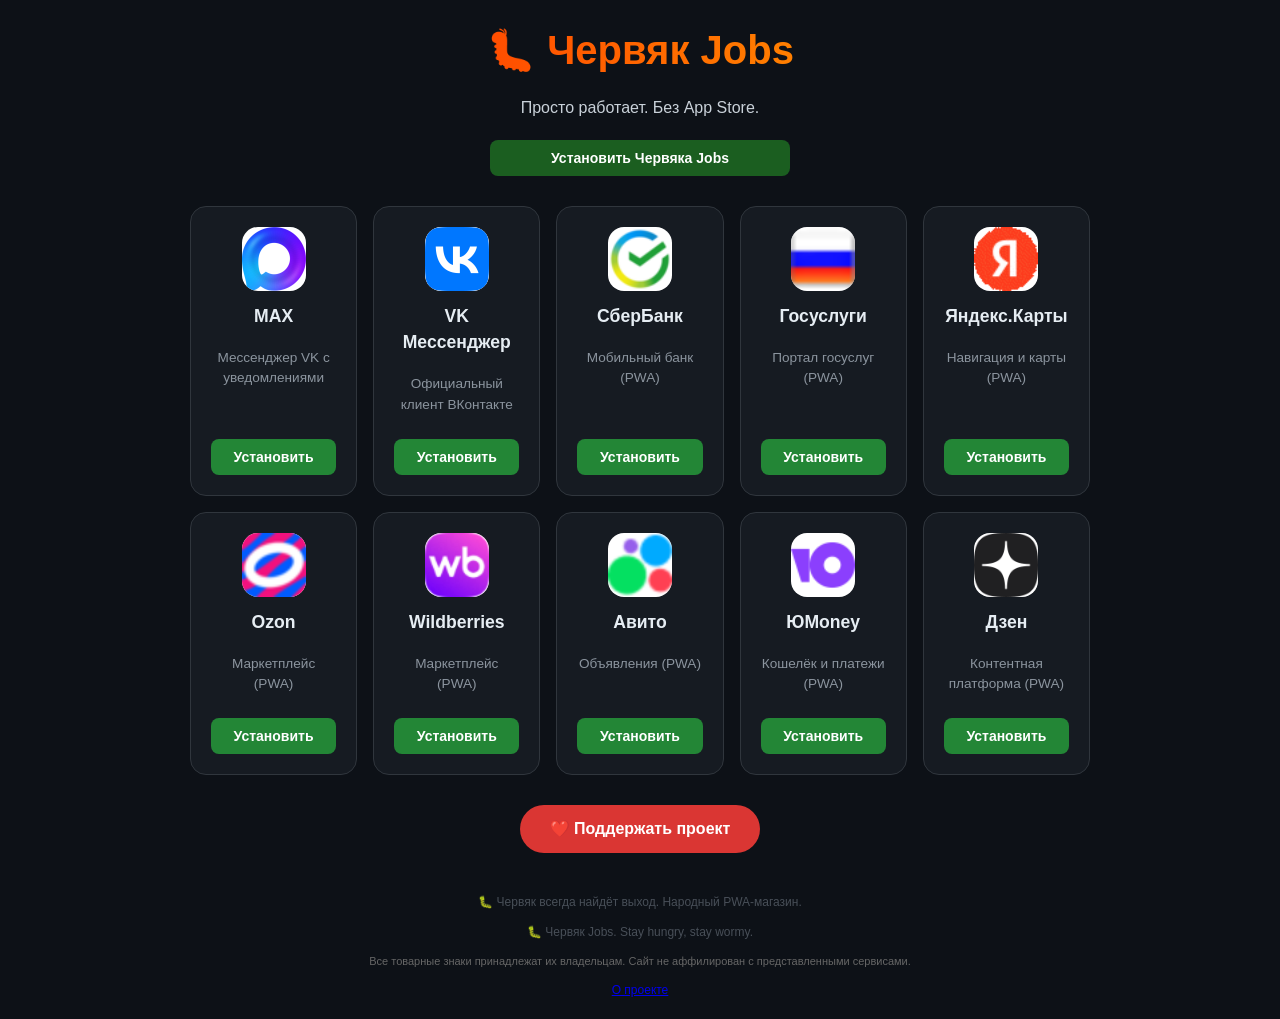
==== index.html @ 72e4c212 "Update index.html" ====
<!DOCTYPE html>
<html lang="ru">
<head>
    <meta charset="UTF-8">
    <meta name="viewport" content="width=device-width, initial-scale=1.0">
    <title>Червяк — PWA Store</title>
    <link rel="stylesheet" href="style.css">
    <link rel="manifest" href="manifest.json">
    <meta name="apple-mobile-web-app-capable" content="yes">
    <meta name="mobile-web-app-capable" content="yes">
    <meta name="theme-color" content="#0d1117">
    <link rel="icon" href="img/icon-192.png" type="image/png">
    <link rel="apple-touch-icon" href="img/icon-192.png">
</head>
<body>
    <header>
        <h1>🐛 Червяк Jobs</h1>
<p>Просто работает. Без App Store.</p>
        <button id="installBtn" class="hidden install-main-btn">Установить Червяка Jobs</button>
    </header>
    <main>
        <div class="app-grid">
            <!-- Карточка MAX -->
            <div class="card" data-app="max">
                <img src="img/max-icon.png" alt="MAX" class="app-icon" onerror="this.src='img/icon-192.png'">
                <h2>MAX</h2>
                <p>Мессенджер VK с уведомлениями</p>
                <button class="install-app-btn">Установить</button>
            </div>
            <!-- Карточка VK Мессенджер -->
            <div class="card" data-app="vk">
                <img src="img/vk-icon.png" alt="VK Мессенджер" class="app-icon" onerror="this.src='img/icon-192.png'">
                <h2>VK Мессенджер</h2>
                <p>Официальный клиент ВКонтакте</p>
                <button class="install-app-btn">Установить</button>
            </div>
            <!-- СберБанк Онлайн -->
<div class="card" data-app="sberbank">
    <img src="img/sber-icon.png" alt="СберБанк" class="app-icon" onerror="this.src='img/icon-192.png'">
    <h2>СберБанк</h2>
    <p>Мобильный банк (PWA)</p>
    <button class="install-app-btn">Установить</button>
</div>

<!-- Госуслуги -->
<div class="card" data-app="gosuslugi">
    <img src="img/gosuslugi-icon.png" alt="Госуслуги" class="app-icon" onerror="this.src='img/icon-192.png'">
    <h2>Госуслуги</h2>
    <p>Портал госуслуг (PWA)</p>
    <button class="install-app-btn">Установить</button>
</div>

<!-- Яндекс.Карты -->
<div class="card" data-app="yandexmaps">
    <img src="img/yandexmaps-icon.png" alt="Яндекс.Карты" class="app-icon" onerror="this.src='img/icon-192.png'">
    <h2>Яндекс.Карты</h2>
    <p>Навигация и карты (PWA)</p>
    <button class="install-app-btn">Установить</button>
</div>

<!-- Ozon -->
<div class="card" data-app="ozon">
    <img src="img/ozon-icon.png" alt="Ozon" class="app-icon" onerror="this.src='img/icon-192.png'">
    <h2>Ozon</h2>
    <p>Маркетплейс (PWA)</p>
    <button class="install-app-btn">Установить</button>
</div>

<!-- Wildberries -->
<div class="card" data-app="wildberries">
    <img src="img/wb-icon.png" alt="Wildberries" class="app-icon" onerror="this.src='img/icon-192.png'">
    <h2>Wildberries</h2>
    <p>Маркетплейс (PWA)</p>
    <button class="install-app-btn">Установить</button>
</div>

<!-- Авито -->
<div class="card" data-app="avito">
    <img src="img/avito-icon.png" alt="Авито" class="app-icon" onerror="this.src='img/icon-192.png'">
    <h2>Авито</h2>
    <p>Объявления (PWA)</p>
    <button class="install-app-btn">Установить</button>
</div>

<!-- ЮMoney -->
<div class="card" data-app="youmoney">
    <img src="img/youmoney-icon.png" alt="ЮMoney" class="app-icon" onerror="this.src='img/icon-192.png'">
    <h2>ЮMoney</h2>
    <p>Кошелёк и платежи (PWA)</p>
    <button class="install-app-btn">Установить</button>
</div>

<!-- Дзен -->
<div class="card" data-app="dzen">
    <img src="img/dzen-icon.png" alt="Дзен" class="app-icon" onerror="this.src='img/icon-192.png'">
    <h2>Дзен</h2>
    <p>Контентная платформа (PWA)</p>
    <button class="install-app-btn">Установить</button>
</div>
        </div>
        <div style="text-align: center; margin: 30px 0;">
            <a href="https://www.donationalerts.com/r/natapwa" target="_blank" class="donate-btn">❤️ Поддержать проект</a>
        </div>
    </main>
   <footer>
    <p>🐛 Червяк всегда найдёт выход. Народный PWA-магазин.</p>
    <p>🐛 Червяк Jobs. Stay hungry, stay wormy.</p>
       <p style="font-size: 11px; color: #666; margin-top: 10px;">
    Все товарные знаки принадлежат их владельцам. Сайт не аффилирован с представленными сервисами.
</p>
<a href="about.html">О проекте</a>
</footer>
    <script src="app.js"></script>
</body>
</html>
---- style.css ----
/* === Базовый стиль === */
body {
    font-family: -apple-system, BlinkMacSystemFont, 'Segoe UI', Roboto, sans-serif;
    background: #0d1117;
    color: #c9d1d9;
    margin: 0;
    padding: 20px;
    line-height: 1.5;
    min-height: 100vh;
}

header {
    text-align: center;
    margin-bottom: 30px;
}

h1 {
    font-size: 2.5em;
    margin: 0;
    background: linear-gradient(90deg, #ff0000, #ff8800, #ffff00, #00cc44, #0088ff, #8800ff, #ff0000);
    background-size: 400% 100%;
    -webkit-background-clip: text;
    -webkit-text-fill-color: transparent;
    background-clip: text;
    animation: rainbow 5s linear infinite;
}

@keyframes rainbow {
    0% { background-position: 0% 50%; }
    100% { background-position: 400% 50%; }
}

/* Сетка карточек */
.app-grid {
    display: grid;
    grid-template-columns: repeat(auto-fill, minmax(160px, 1fr));
    gap: 16px;
    max-width: 900px;
    margin: 0 auto;
}

/* Карточка приложения */
.card {
    background: #161b22;
    border: 1px solid #30363d;
    border-radius: 16px;
    padding: 20px;
    display: flex;
    flex-direction: column;
    align-items: center;
    text-align: center;
    transition: border-color 0.2s;
    overflow: hidden;
}
.card:hover {
    border-color: #4caf50;
}

.app-icon {
    width: 64px;
    height: 64px;
    border-radius: 16px;
    margin-bottom: 12px;
    background: #fff;
}

.card h2 {
    font-size: 1.1em;
    margin: 0 0 5px;
    color: #e6edf3;
}

.card p {
    font-size: 0.85em;
    color: #8b949e;
    flex: 1;
}

/* Кнопки */
button {
    background: #238636;
    color: white;
    border: none;
    padding: 10px 18px;
    border-radius: 8px;
    font-size: 14px;
    font-weight: 600;
    cursor: pointer;
    margin-top: 10px;
    width: 100%;
    transition: background 0.2s;
}
button:active {
    background: #2ea043;
}

.install-main-btn {
    background: #1b5e20;
    max-width: 300px;
    display: block;
    margin: 20px auto;
    animation: glow 2s ease-in-out infinite;
}

@keyframes glow {
    0% { box-shadow: 0 0 5px #4caf50; }
    50% { box-shadow: 0 0 20px #4caf50, 0 0 40px #238636; }
    100% { box-shadow: 0 0 5px #4caf50; }
}

/* Кнопка "Поддержать" */
.donate-btn {
    background: #da3633;
    color: white;
    padding: 12px 30px;
    border-radius: 30px;
    text-decoration: none;
    font-weight: bold;
    display: inline-block;
    transition: background 0.2s;
}
.donate-btn:hover {
    background: #c62828;
}

/* Модальное окно */
.modal {
    display: none;
    position: fixed;
    top: 0; left: 0; width: 100%; height: 100%;
    background: rgba(0,0,0,0.85);
    justify-content: center;
    align-items: center;
    z-index: 1000;
}
.modal-content {
    background: #1b1e20;
    border: 1px solid #30363d;
    border-radius: 16px;
    padding: 24px;
    max-width: 320px;
    width: 90%;
    text-align: center;
    color: #e0e0e0;
}
.modal-content h3 {
    margin-top: 0;
    color: #4caf50;
}
.close-btn {
    float: right;
    background: none;
    border: none;
    color: #8b949e;
    font-size: 24px;
    cursor: pointer;
}
#goToSafariBtn {
    background: #238636;
    color: white;
    border: none;
    padding: 12px 24px;
    border-radius: 8px;
    font-size: 16px;
    font-weight: bold;
    cursor: pointer;
    margin-top: 15px;
    width: 100%;
}

footer {
    margin-top: 40px;
    text-align: center;
    font-size: 12px;
    color: #484f58;
}
.card h2 {
    color: #e6edf3 !important;
}
button {
    box-sizing: border-box;
}
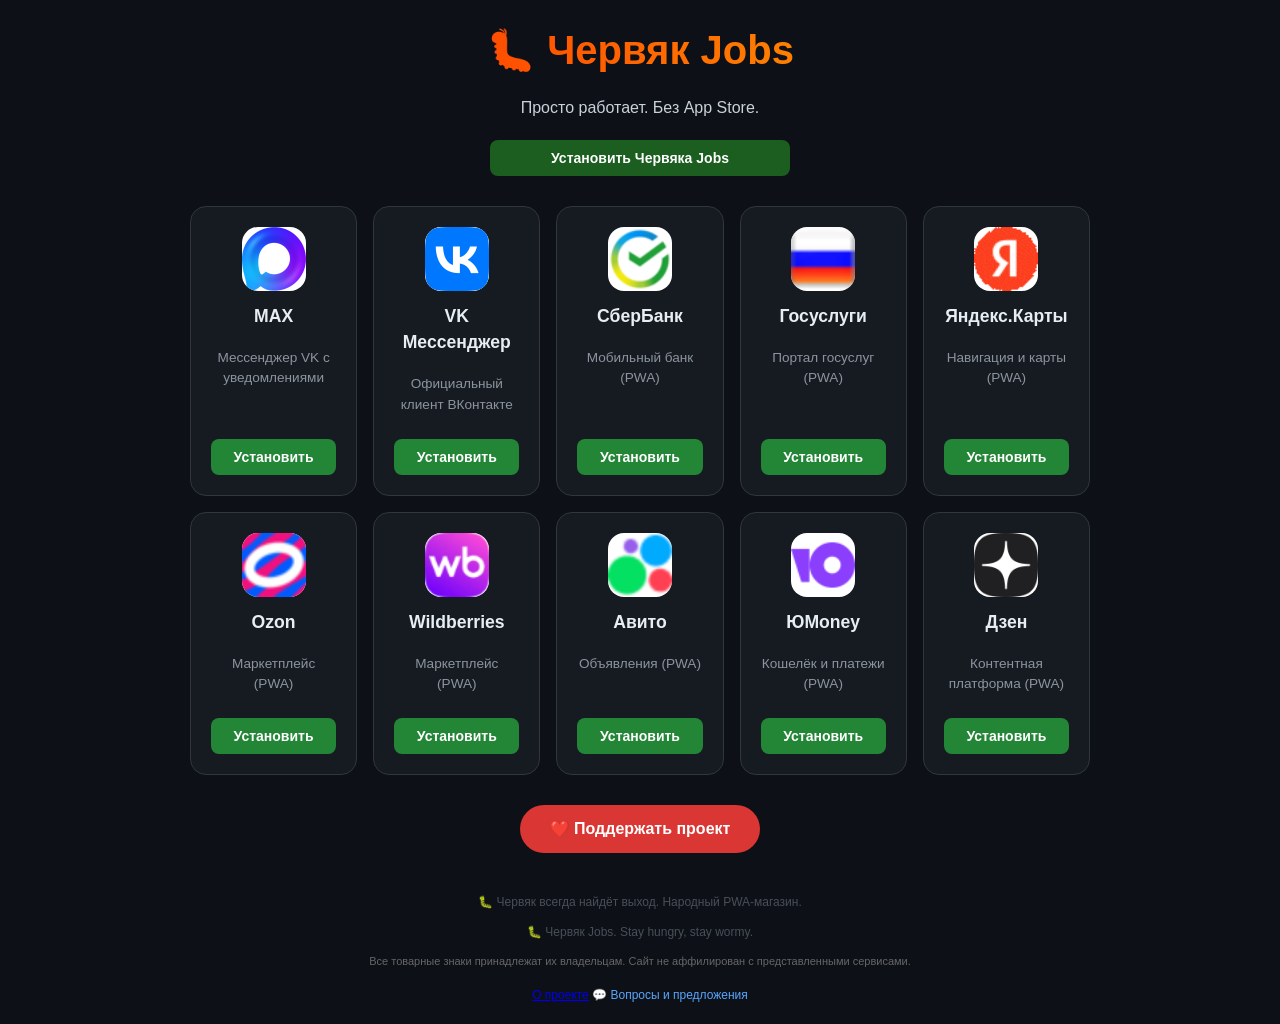
==== commit e46f54b2: "Update index.html" ====
--- a/index.html
+++ b/index.html
@@ -109,6 +109,7 @@
     Все товарные знаки принадлежат их владельцам. Сайт не аффилирован с представленными сервисами.
 </p>
 <a href="about.html">О проекте</a>
+ <a href="contact.html" style="color: #58a6ff; text-decoration: none; margin-top: 5px; display: inline-block;">💬 Вопросы и предложения</a>
 </footer>
     <script src="app.js"></script>
 </body>
--- a/style.css
+++ b/style.css
@@ -180,3 +180,18 @@
 button {
     box-sizing: border-box;
 }
+.contact-btn {
+    display: block;
+    width: 100%;
+    padding: 14px;
+    margin: 10px 0;
+    border-radius: 12px;
+    color: white;
+    font-weight: bold;
+    text-decoration: none;
+    font-size: 16px;
+    transition: opacity 0.2s;
+}
+.contact-btn:hover {
+    opacity: 0.9;
+}
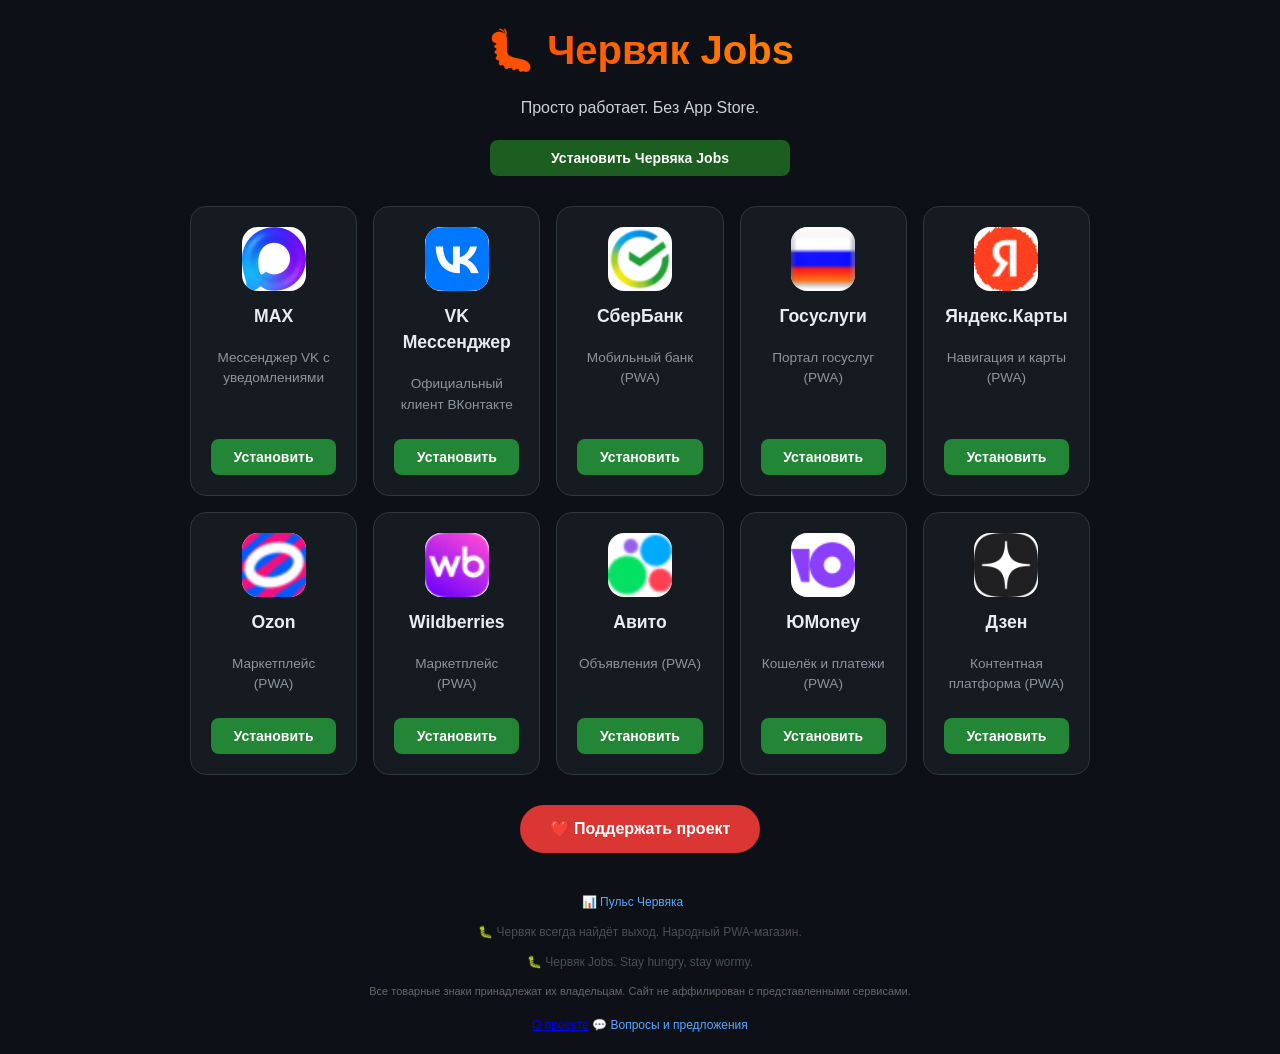
==== commit 5b407243: "Update index.html" ====
--- a/index.html
+++ b/index.html
@@ -103,6 +103,7 @@
         </div>
     </main>
    <footer>
+       <a href="stats.html" style="color: #58a6ff; text-decoration: none; margin-right: 15px;">📊 Пульс Червяка</a>
     <p>🐛 Червяк всегда найдёт выход. Народный PWA-магазин.</p>
     <p>🐛 Червяк Jobs. Stay hungry, stay wormy.</p>
        <p style="font-size: 11px; color: #666; margin-top: 10px;">
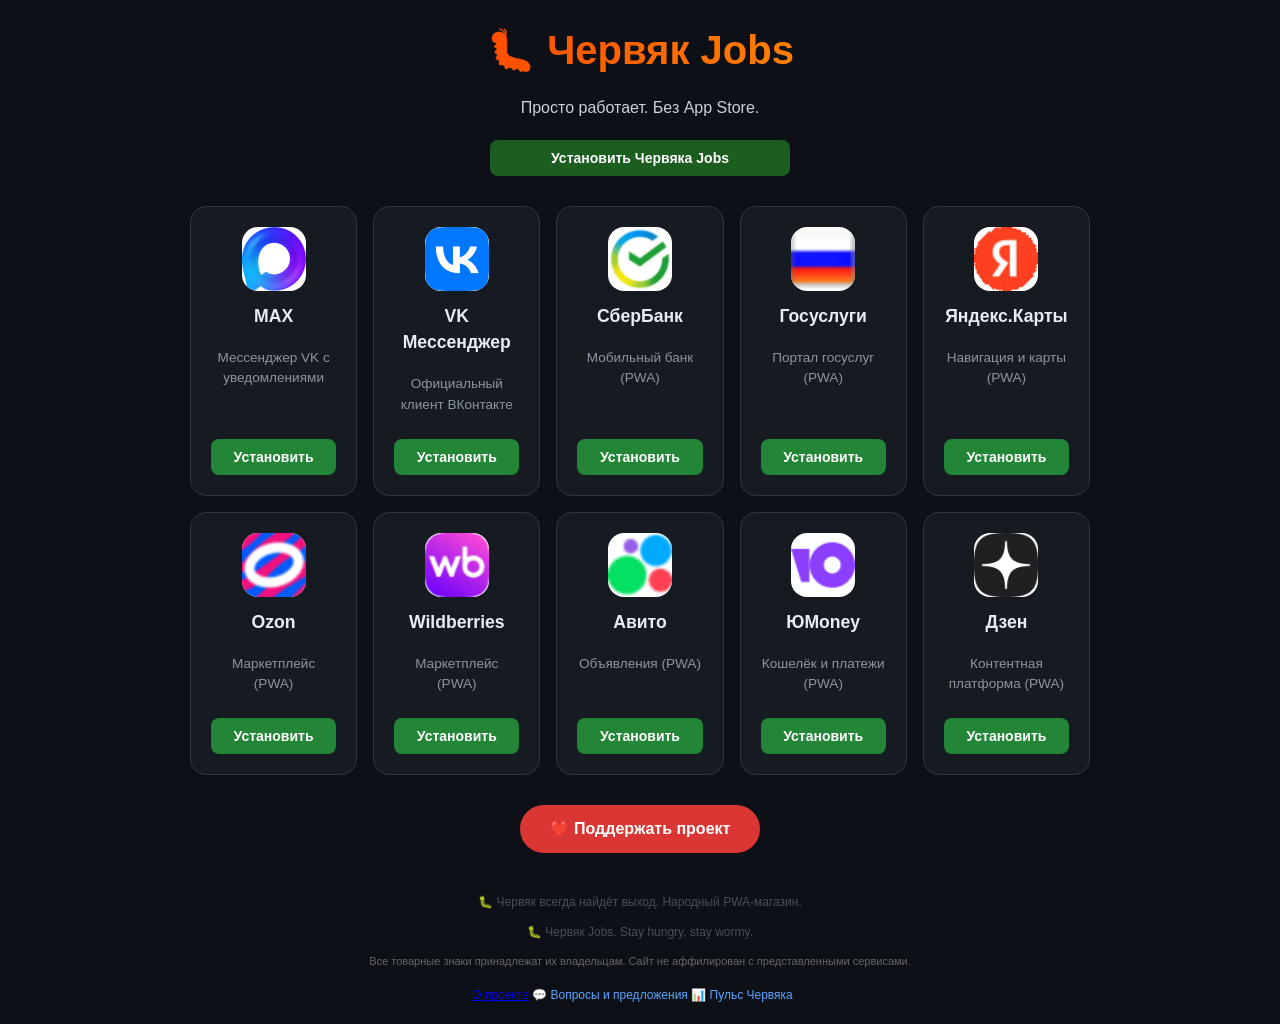
==== commit e093694f: "Update index.html" ====
--- a/index.html
+++ b/index.html
@@ -103,14 +103,14 @@
         </div>
     </main>
    <footer>
-       <a href="stats.html" style="color: #58a6ff; text-decoration: none; margin-right: 15px;">📊 Пульс Червяка</a>
     <p>🐛 Червяк всегда найдёт выход. Народный PWA-магазин.</p>
     <p>🐛 Червяк Jobs. Stay hungry, stay wormy.</p>
        <p style="font-size: 11px; color: #666; margin-top: 10px;">
     Все товарные знаки принадлежат их владельцам. Сайт не аффилирован с представленными сервисами.
 </p>
 <a href="about.html">О проекте</a>
- <a href="contact.html" style="color: #58a6ff; text-decoration: none; margin-top: 5px; display: inline-block;">💬 Вопросы и предложения</a>
+<a href="contact.html" style="color: #58a6ff; text-decoration: none; margin-top: 5px; display: inline-block;">💬 Вопросы и предложения</a>
+<a href="stats.html" style="color: #58a6ff; text-decoration: none; margin-right: 15px;">📊 Пульс Червяка</a>
 </footer>
     <script src="app.js"></script>
 </body>
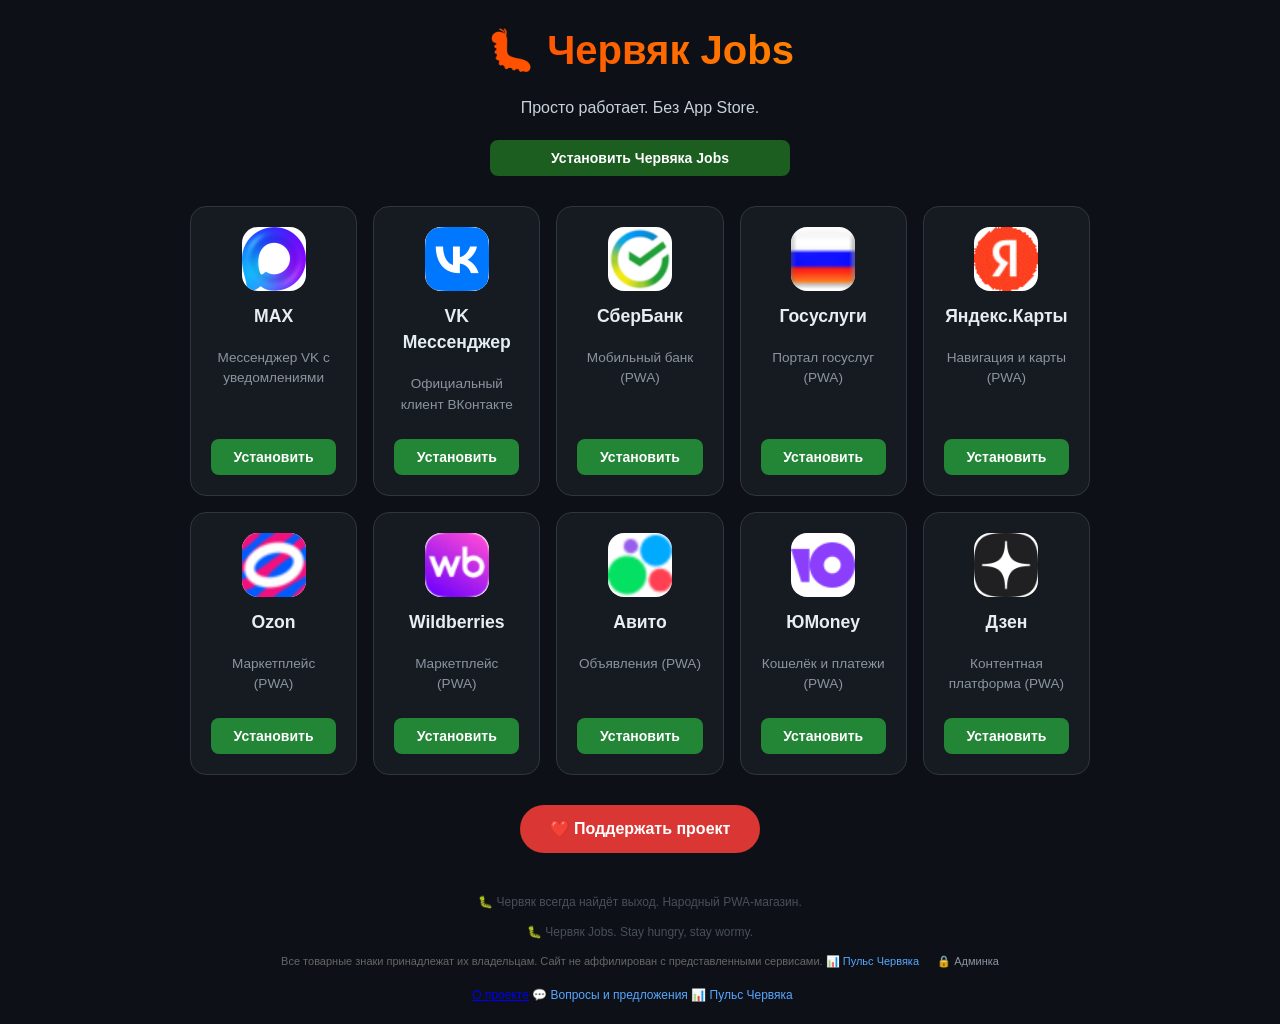
==== commit 1564994f: "Update index.html" ====
--- a/index.html
+++ b/index.html
@@ -107,6 +107,8 @@
     <p>🐛 Червяк Jobs. Stay hungry, stay wormy.</p>
        <p style="font-size: 11px; color: #666; margin-top: 10px;">
     Все товарные знаки принадлежат их владельцам. Сайт не аффилирован с представленными сервисами.
+           <a href="stats.html" style="color: #58a6ff; text-decoration: none; margin-right: 15px;">📊 Пульс Червяка</a>
+<a href="admin.html" style="color: #8b949e; text-decoration: none;">🔒 Админка</a>
 </p>
 <a href="about.html">О проекте</a>
 <a href="contact.html" style="color: #58a6ff; text-decoration: none; margin-top: 5px; display: inline-block;">💬 Вопросы и предложения</a>
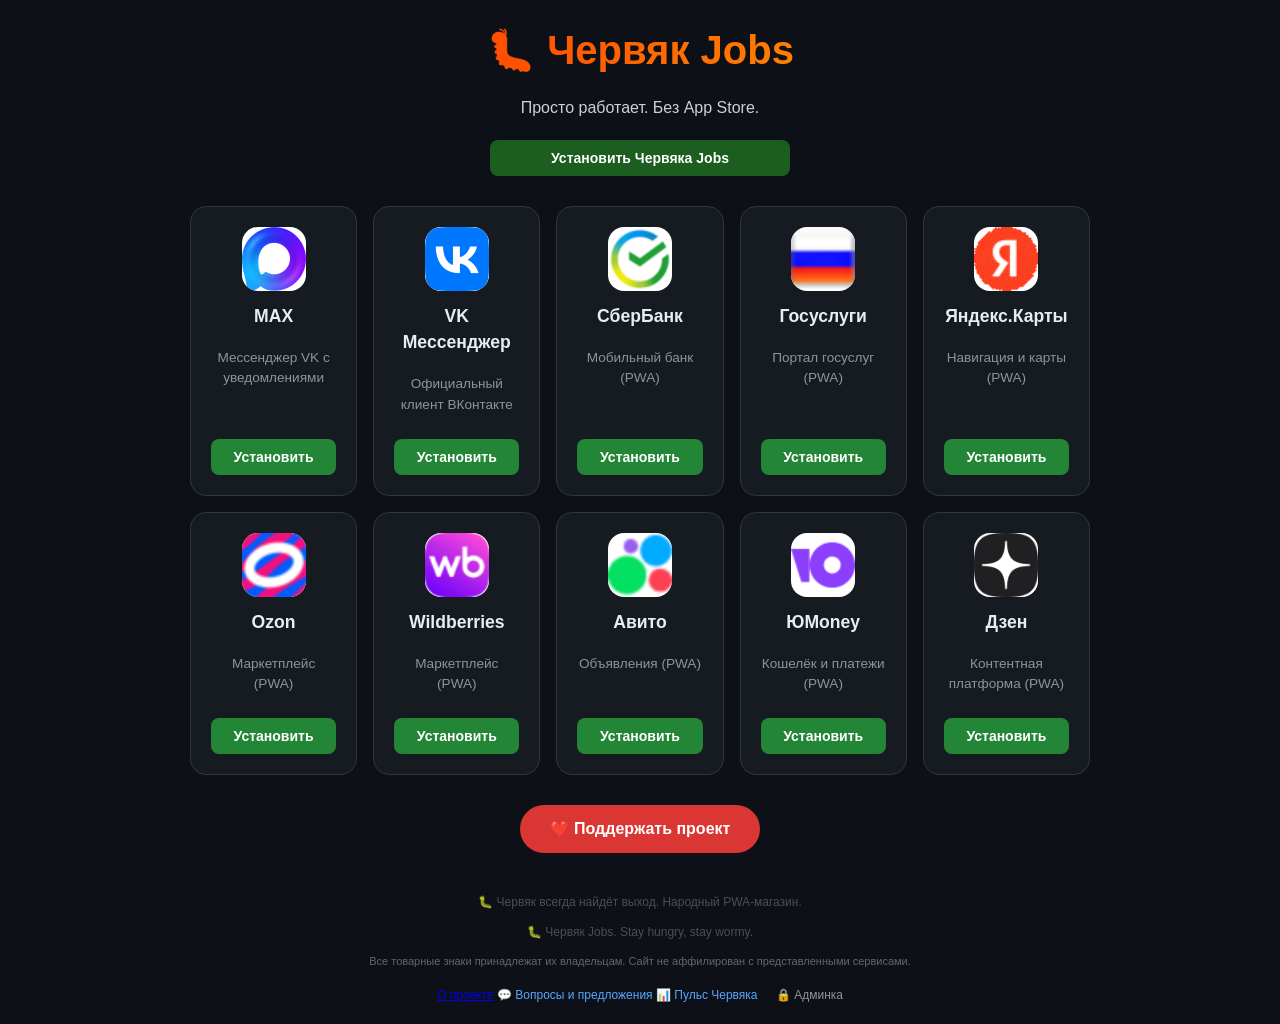
==== commit c143ff48: "Update index.html" ====
--- a/index.html
+++ b/index.html
@@ -107,12 +107,11 @@
     <p>🐛 Червяк Jobs. Stay hungry, stay wormy.</p>
        <p style="font-size: 11px; color: #666; margin-top: 10px;">
     Все товарные знаки принадлежат их владельцам. Сайт не аффилирован с представленными сервисами.
-           <a href="stats.html" style="color: #58a6ff; text-decoration: none; margin-right: 15px;">📊 Пульс Червяка</a>
-<a href="admin.html" style="color: #8b949e; text-decoration: none;">🔒 Админка</a>
-</p>
+          </p>
 <a href="about.html">О проекте</a>
 <a href="contact.html" style="color: #58a6ff; text-decoration: none; margin-top: 5px; display: inline-block;">💬 Вопросы и предложения</a>
 <a href="stats.html" style="color: #58a6ff; text-decoration: none; margin-right: 15px;">📊 Пульс Червяка</a>
+<a href="admin.html" style="color: #8b949e; text-decoration: none;">🔒 Админка</a>
 </footer>
     <script src="app.js"></script>
 </body>
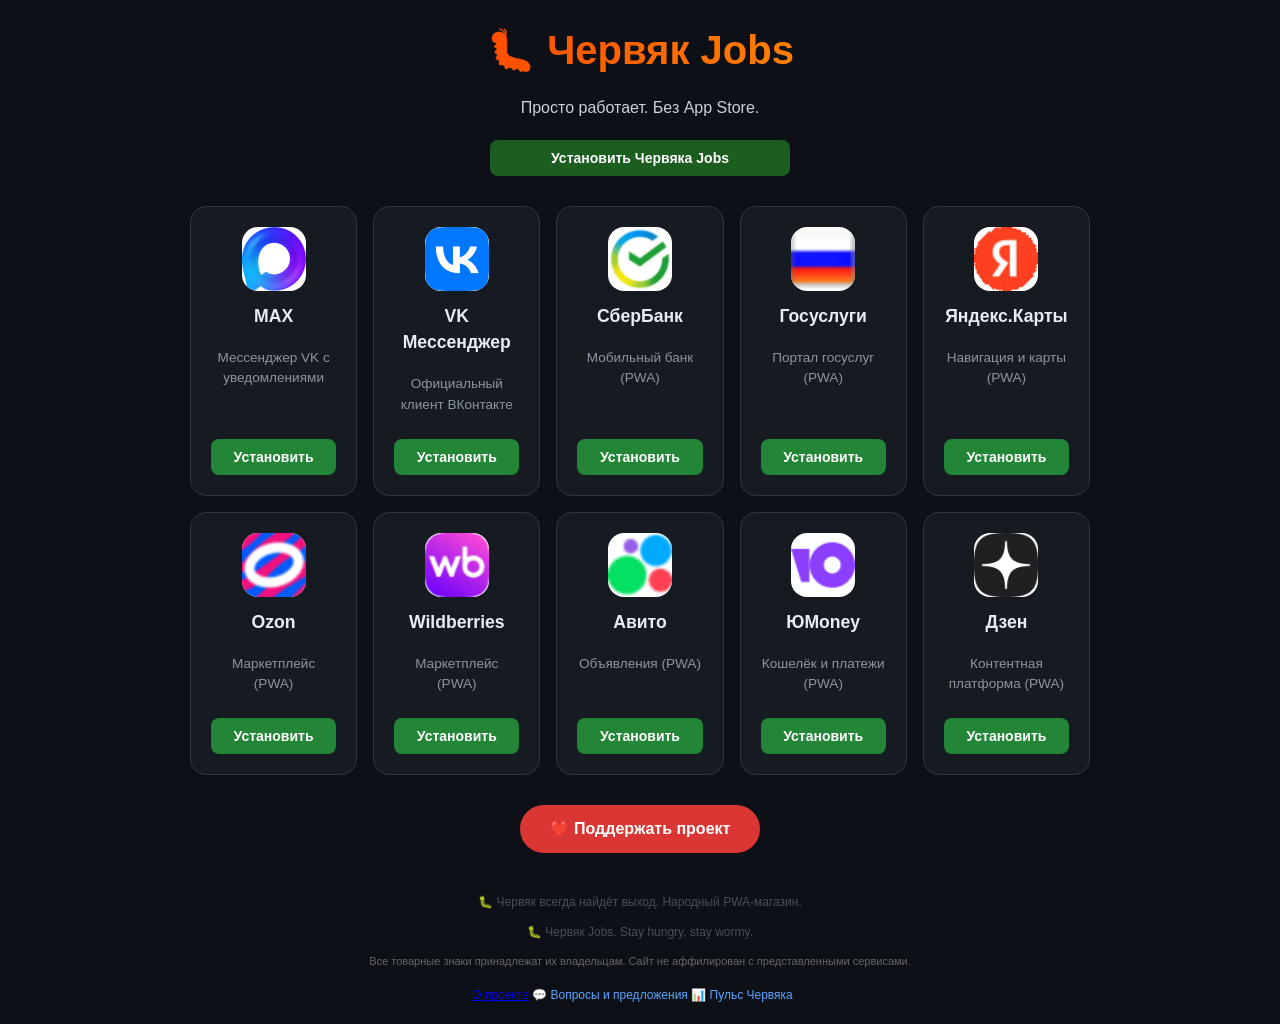
==== commit 04811336: "Update index.html убрал админку с index, оставил в stats" ====
--- a/index.html
+++ b/index.html
@@ -111,7 +111,6 @@
 <a href="about.html">О проекте</a>
 <a href="contact.html" style="color: #58a6ff; text-decoration: none; margin-top: 5px; display: inline-block;">💬 Вопросы и предложения</a>
 <a href="stats.html" style="color: #58a6ff; text-decoration: none; margin-right: 15px;">📊 Пульс Червяка</a>
-<a href="admin.html" style="color: #8b949e; text-decoration: none;">🔒 Админка</a>
 </footer>
     <script src="app.js"></script>
 </body>
